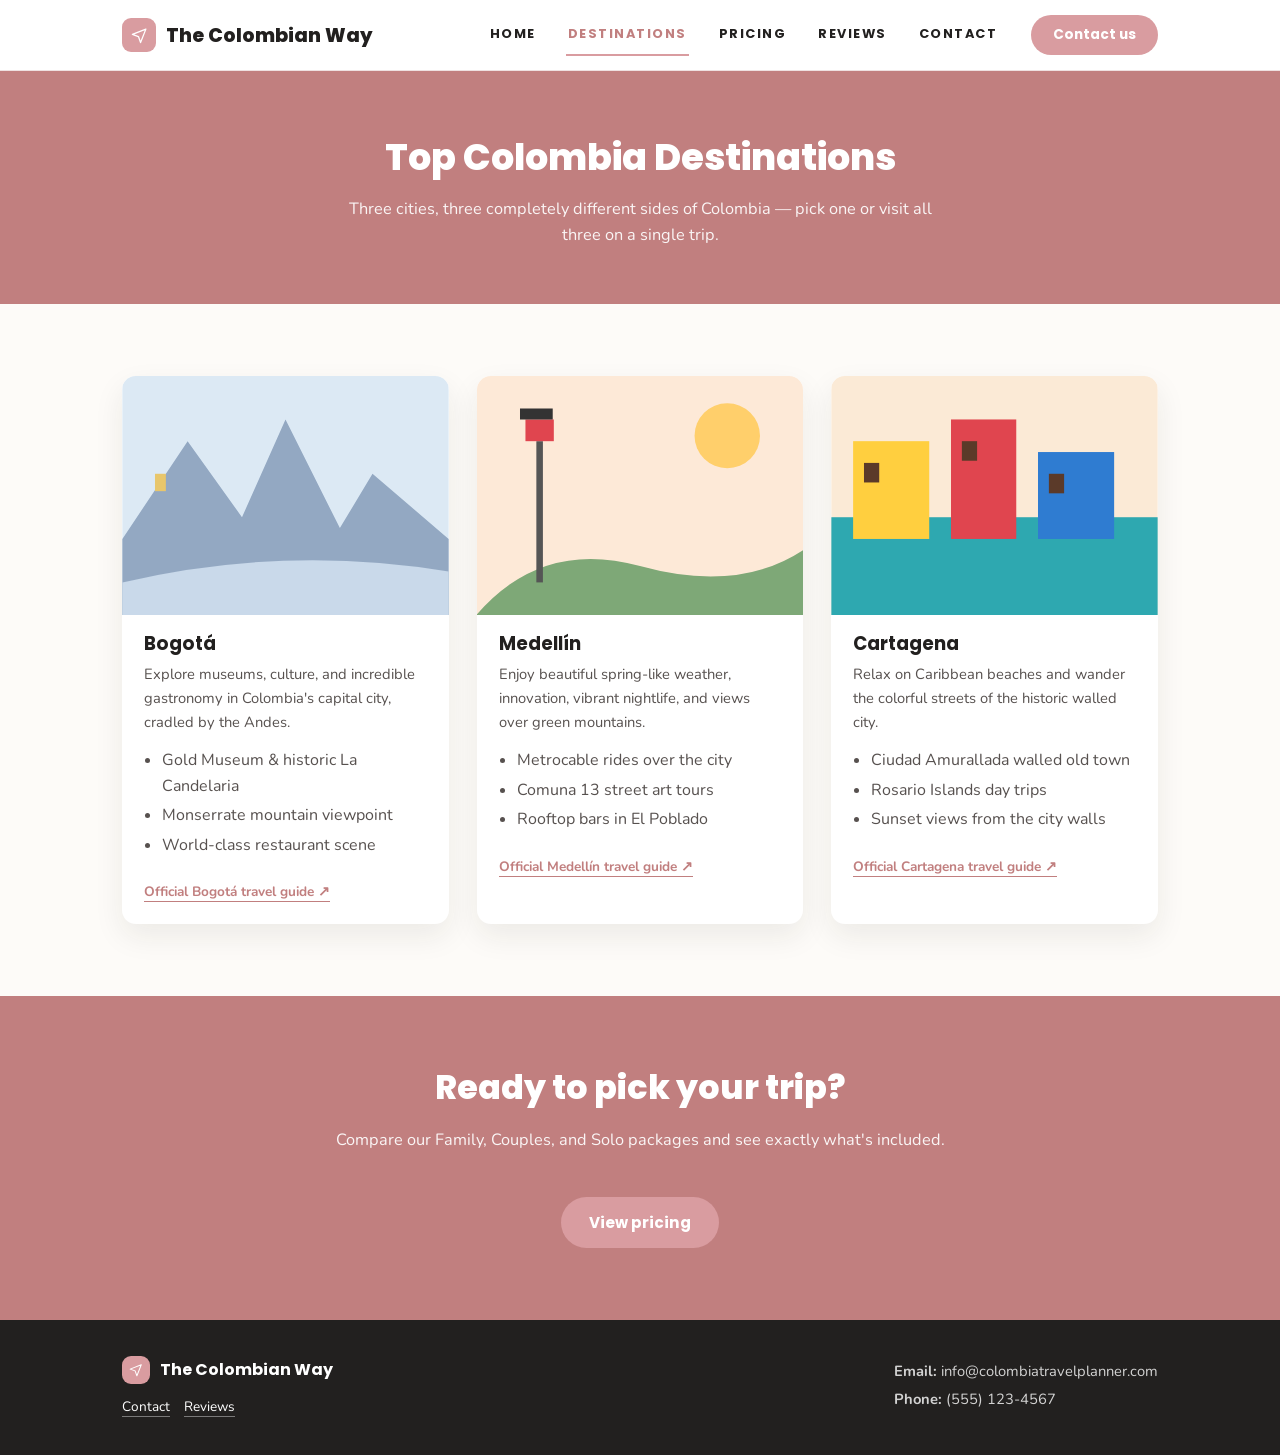
==== destinos.html @ 78268984 "Added Places" ====
<!DOCTYPE html>
<html lang="en">
<head>
<meta charset="UTF-8">
<meta name="viewport" content="width=device-width, initial-scale=1.0">
<title>Colombia Destinations: Bogotá, Medellín & Cartagena | The Colombian Way</title>
<meta name="description" content="Discover top Colombia destinations with The Colombian Way: Bogotá's culture, Medellín's mountains and nightlife, and Cartagena's Caribbean beaches.">
<link rel="stylesheet" href="style.css">
<link rel="preconnect" href="https://fonts.googleapis.com">
<link href="https://fonts.googleapis.com/css2?family=Poppins:wght@600;700;800&family=Nunito:wght@400;600;700&display=swap" rel="stylesheet">
</head>
<body>

<header class="site-header">
  <div class="header-inner">
    <a href="index.html" class="logo">
      <span class="logo-badge">
        <svg viewBox="0 0 24 24" fill="none" xmlns="http://www.w3.org/2000/svg" aria-hidden="true"><path d="M21 3L2 10.5L10.5 13.5L13.5 22L21 3Z" stroke="white" stroke-width="1.8" stroke-linejoin="round"/></svg>
      </span>
      The Colombian Way
    </a>
    <button class="nav-toggle" aria-label="Toggle navigation menu" aria-expanded="false">☰</button>
    <ul class="main-nav">
      <li><a href="index.html">Home</a></li>
      <li><a href="destinos.html" aria-current="page">Destinations</a></li>
      <li><a href="precios.html">Pricing</a></li>
      <li><a href="resenas.html">Reviews</a></li>
      <li><a href="contacto.html">Contact</a></li>
    </ul>
    <a href="contacto.html" class="btn btn-nav">Contact us</a>
  </div>
</header>

<main>
  <section class="page-banner">
    <div class="section-inner">
      <h1>Top Colombia Destinations</h1>
      <p>Three cities, three completely different sides of Colombia &mdash; pick one or visit all three on a single trip.</p>
    </div>
  </section>

  <section class="content-section">
    <div class="section-inner">
      <div class="dest-grid">
        <article class="dest-card">
          <div class="dest-art">
            <img src="images/destino-bogota.svg" alt="Illustration of Bogotá, Colombia skyline with the Andes mountains in the background">
          </div>
          <h3>Bogotá</h3>
          <p>Explore museums, culture, and incredible gastronomy in Colombia's capital city, cradled by the Andes.</p>
          <ul>
            <li>Gold Museum &amp; historic La Candelaria</li>
            <li>Monserrate mountain viewpoint</li>
            <li>World-class restaurant scene</li>
          </ul>
          <a class="ext-link" href="https://colombia.travel/en/bogota" target="_blank" rel="noopener">Official Bogotá travel guide ↗</a>
        </article>

        <article class="dest-card">
          <div class="dest-art">
            <img src="images/destino-medellin.svg" alt="Illustration of Medellín, Colombia with the Metrocable and green mountains">
          </div>
          <h3>Medellín</h3>
          <p>Enjoy beautiful spring-like weather, innovation, vibrant nightlife, and views over green mountains.</p>
          <ul>
            <li>Metrocable rides over the city</li>
            <li>Comuna 13 street art tours</li>
            <li>Rooftop bars in El Poblado</li>
          </ul>
          <a class="ext-link" href="https://colombia.travel/en/medellin" target="_blank" rel="noopener">Official Medellín travel guide ↗</a>
        </article>

        <article class="dest-card">
          <div class="dest-art">
            <img src="images/destino-cartagena.svg" alt="Illustration of colorful colonial buildings in Cartagena, Colombia next to the Caribbean sea">
          </div>
          <h3>Cartagena</h3>
          <p>Relax on Caribbean beaches and wander the colorful streets of the historic walled city.</p>
          <ul>
            <li>Ciudad Amurallada walled old town</li>
            <li>Rosario Islands day trips</li>
            <li>Sunset views from the city walls</li>
          </ul>
          <a class="ext-link" href="https://colombia.travel/en/cartagena" target="_blank" rel="noopener">Official Cartagena travel guide ↗</a>
        </article>
      </div>
    </div>
  </section>

  <section class="destinations">
    <div class="section-inner">
      <h2>Ready to pick your trip?</h2>
      <p class="lede">Compare our Family, Couples, and Solo packages and see exactly what's included.</p>
      <a href="precios.html" class="btn btn-primary">View pricing</a>
    </div>
  </section>
</main>

<footer id="contact" class="site-footer">
  <div class="footer-inner">
    <div>
      <div class="footer-brand">
        <span class="logo-badge small">
          <svg viewBox="0 0 24 24" fill="none" xmlns="http://www.w3.org/2000/svg" aria-hidden="true"><path d="M21 3L2 10.5L10.5 13.5L13.5 22L21 3Z" stroke="white" stroke-width="1.8" stroke-linejoin="round"/></svg>
        </span>
        The Colombian Way
      </div>
      <ul class="footer-social">
        <li><a href="contacto.html">Contact</a></li>
        <li><a href="resenas.html">Reviews</a></li>
      </ul>
    </div>
    <div class="footer-contact">
      <p><strong>Email:</strong> info@colombiatravelplanner.com</p>
      <p><strong>Phone:</strong> (555) 123-4567</p>
    </div>
  </div>
</footer>

<script src="script.js"></script>
</body>
</html>
---- style.css ----
/* ---------- Tokens ---------- */
:root{
  --ink:#22201f;
  --gray:#57514f;
  --cream:#fdfbf8;
  --rose-deep:#c17f7f;
  --rose-mid:#d99ca0;
  --rose-light:#f3d9da;
  --line:#eee0e0;
  --radius:14px;
  --shadow:0 12px 30px rgba(34,32,31,0.08);
  --font-display:'Poppins', 'Segoe UI', sans-serif;
  --font-body:'Nunito', 'Segoe UI', sans-serif;
}

*{box-sizing:border-box;}
html{scroll-behavior:smooth;}
body{
  margin:0;
  font-family:var(--font-body);
  font-size:16px;
  color:var(--ink);
  background:var(--cream);
  -webkit-font-smoothing:antialiased;
}
h1,h2,h3{font-family:var(--font-display); margin:0; line-height:1.2;}
p,li,dd{margin:0; color:var(--gray); line-height:1.6; font-size:1rem;}
a{text-decoration:none; color:inherit;}
img,svg{display:block; max-width:100%;}
.section-inner{max-width:1100px; margin:0 auto; padding:0 32px;}
main{padding-top:0;}

/* ---------- Buttons ---------- */
.btn{
  display:inline-block;
  font-family:var(--font-display);
  font-weight:700;
  font-size:0.95rem;
  padding:14px 28px;
  border-radius:999px;
  border:none;
  cursor:pointer;
  transition:transform .15s ease, box-shadow .15s ease, background .15s ease;
}
.btn-primary{background:var(--rose-mid); color:#fff;}
.btn-primary:hover, .btn-primary:focus-visible{background:var(--rose-deep); transform:translateY(-2px); box-shadow:var(--shadow);}
.btn-nav{background:var(--rose-mid); color:#fff; padding:10px 22px; font-size:0.85rem;}
.btn-nav:hover, .btn-nav:focus-visible{background:var(--rose-deep);}
.btn-block{display:block; text-align:center; width:100%;}
a:focus-visible, button:focus-visible, input:focus-visible, textarea:focus-visible, select:focus-visible{
  outline:3px solid #2f7cd1; outline-offset:2px;
}

/* ---------- Header ---------- */
.site-header{
  position:sticky; top:0; z-index:50;
  background:#fff;
  border-bottom:1px solid var(--line);
}
.header-inner{
  max-width:1100px;
  margin:0 auto;
  padding:14px 32px;
  display:flex;
  align-items:center;
  gap:32px;
  flex-wrap:wrap;
}
.logo{
  display:flex;
  align-items:center;
  gap:10px;
  font-family:var(--font-display);
  font-weight:800;
  font-size:1.2rem;
  color:var(--ink);
  margin-right:auto;
}
.logo-badge{
  width:34px; height:34px;
  background:var(--rose-mid);
  border-radius:9px;
  display:flex; align-items:center; justify-content:center;
  flex-shrink:0;
}
.logo-badge svg{width:17px; height:17px;}
.logo-badge.small{width:28px; height:28px;}
.logo-badge.small svg{width:14px; height:14px;}

.main-nav{display:flex; gap:28px; list-style:none; margin:0; padding:0;}
.main-nav a{
  display:inline-block;
  font-family:var(--font-display);
  font-weight:700;
  font-size:0.8rem;
  letter-spacing:1.5px;
  text-transform:uppercase;
  color:var(--ink);
  padding:10px 2px;
  border-bottom:2px solid transparent;
}
.main-nav a:hover, .main-nav a[aria-current="page"]{border-color:var(--rose-mid); color:var(--rose-deep);}

.nav-toggle{
  display:none;
  background:var(--rose-mid);
  border:none;
  color:#fff;
  font-size:1.2rem;
  border-radius:10px;
  width:46px; height:46px;
  align-items:center; justify-content:center;
  cursor:pointer;
}

/* ---------- Hero ---------- */
.hero{background:var(--cream);}
.hero-art{width:100%; max-height:420px; overflow:hidden;}
.hero-art img{width:100%; height:100%; object-fit:cover;}

.hero-copy{
  max-width:1100px;
  margin:0 auto;
  padding:48px 32px 72px;
  display:grid;
  grid-template-columns:1.1fr 0.9fr;
  gap:56px;
  align-items:center;
}
.hero-text h1{font-size:2.6rem; font-weight:800; margin-bottom:20px;}
.hero-text p{font-size:1.05rem; margin-bottom:28px; max-width:46ch;}

.hero-thumbs{display:flex; gap:16px; list-style:none; margin:0; padding:0;}
.thumb{margin:0; flex:1; text-align:center;}
.thumb img{border-radius:var(--radius); box-shadow:var(--shadow); aspect-ratio:4/5; width:100%; height:auto; object-fit:cover;}
.thumb figcaption{margin-top:10px; font-family:var(--font-display); font-weight:700; font-size:0.78rem; color:var(--gray);}

/* ---------- Generic page header banner (non-home pages) ---------- */
.page-banner{background:var(--rose-deep); color:#fff; padding:64px 0 56px; text-align:center;}
.page-banner h1{font-size:2.3rem; font-weight:800; color:#fff;}
.page-banner p{color:rgba(255,255,255,0.92); max-width:60ch; margin:16px auto 0; font-size:1.02rem;}

/* ---------- Destinations ---------- */
.destinations{background:var(--rose-deep); padding:72px 0; color:#fff; text-align:center;}
.destinations h2{font-size:2.1rem; font-weight:800; color:#fff; margin-bottom:18px;}
.lede{max-width:64ch; margin:0 auto 44px; color:rgba(255,255,255,0.92); font-size:1.02rem;}
.lede.dark{color:var(--gray);}

.dest-grid{display:grid; grid-template-columns:repeat(3, 1fr); gap:28px; text-align:left;}
.dest-card{background:#fff; border-radius:var(--radius); overflow:hidden; box-shadow:var(--shadow); color:var(--ink);}
.dest-art{aspect-ratio:300/220;}
.dest-art img{width:100%; height:100%; object-fit:cover;}
.dest-card h3{font-size:1.15rem; margin:18px 22px 8px;}
.dest-card p{margin:0 22px 14px; font-size:0.92rem;}
.dest-card ul{margin:0 22px 22px; padding-left:18px; font-size:0.88rem; color:var(--gray);}
.dest-card ul li{margin-bottom:4px;}
.dest-card .ext-link{margin:0 22px 22px; display:inline-block; font-size:0.85rem; font-weight:700; color:var(--rose-deep); border-bottom:1px solid var(--rose-deep);}

/* ---------- Content section (plain) ---------- */
.content-section{padding:72px 0;}
.content-section h2{font-size:2rem; font-weight:800; margin-bottom:16px;}
.content-section > .section-inner > p{max-width:70ch; margin-bottom:28px;}

/* ---------- Pricing ---------- */
.pricing{background:var(--rose-deep); padding:72px 0 80px;}
.pricing-panel{background:#fff; border-radius:24px; padding:56px 40px; text-align:center; box-shadow:var(--shadow);}
.pricing-panel h2{font-size:2.1rem; font-weight:800; margin-bottom:18px;}

.plan-grid{display:grid; grid-template-columns:repeat(3,1fr); gap:26px; text-align:center; margin-bottom:56px;}
.plan-card{background:var(--rose-light); border-radius:var(--radius); padding:0 0 26px; overflow:hidden;}
.plan-icon{background:var(--rose-mid); padding:26px; display:flex; align-items:center; justify-content:center;}
.plan-icon svg{width:34px; height:34px;}
.plan-card h3{font-size:1.15rem; margin:20px 22px 10px;}
.plan-card p{font-size:0.9rem; margin:0 22px 22px; min-height:96px;}
.plan-card .btn{margin:0 22px; width:calc(100% - 44px);}

.included-list{
  text-align:left; max-width:520px; margin:0 auto 48px;
  background:var(--rose-light); border-radius:var(--radius); padding:28px 32px;
}
.included-list h3{font-size:1.05rem; margin-bottom:14px;}
.included-list ul{margin:0; padding-left:20px;}
.included-list li{margin-bottom:8px;}

/* ---------- Comparison table ---------- */
.compare-table-wrap{overflow-x:auto; margin-bottom:8px;}
table.compare-table{width:100%; border-collapse:collapse; text-align:left; font-size:0.92rem;}
table.compare-table caption{font-family:var(--font-display); font-weight:700; text-align:left; margin-bottom:12px; font-size:1.05rem;}
table.compare-table th, table.compare-table td{padding:14px 16px; border-bottom:1px solid var(--line);}
table.compare-table thead th{background:var(--rose-light); font-family:var(--font-display); text-transform:uppercase; font-size:0.75rem; letter-spacing:1px;}
table.compare-table tbody th{text-align:left; font-weight:700; color:var(--ink);}
table.compare-table tbody tr:nth-child(even){background:#faf4f2;}

/* ---------- Testimonials / FAQ ---------- */
.testimonial-grid{display:grid; grid-template-columns:repeat(3,1fr); gap:24px; margin-bottom:56px;}
.testimonial-card{background:#fff; border:1px solid var(--line); border-radius:var(--radius); padding:26px; box-shadow:var(--shadow);}
.testimonial-card p{font-style:italic; margin-bottom:14px;}
.testimonial-card footer{font-family:var(--font-display); font-weight:700; font-size:0.85rem; color:var(--rose-deep);}

.faq-list dt{font-family:var(--font-display); font-weight:700; margin-top:20px; color:var(--ink);}
.faq-list dd{margin:6px 0 0; padding-left:0;}

/* ---------- Contact / Forms ---------- */
.contact-layout{display:grid; grid-template-columns:1fr 1fr; gap:48px; align-items:start;}
.contact-info h2{font-size:1.4rem; margin-bottom:12px;}
.contact-info ul{list-style:none; margin:20px 0; padding:0;}
.contact-info li{margin-bottom:10px; font-size:0.98rem;}
.contact-info a.ext-link{color:var(--rose-deep); font-weight:700; border-bottom:1px solid var(--rose-deep);}

form.contact-form{background:#fff; border:1px solid var(--line); border-radius:var(--radius); padding:32px; box-shadow:var(--shadow);}
.form-row{margin-bottom:20px;}
.form-row label{display:block; font-family:var(--font-display); font-weight:700; font-size:0.88rem; margin-bottom:6px;}
.form-row input, .form-row select, .form-row textarea{
  width:100%; padding:12px 14px; border-radius:8px; border:1px solid #d9cfcf;
  font-family:var(--font-body); font-size:1rem; color:var(--ink); background:#fffdfc;
}
.form-row textarea{min-height:120px; resize:vertical;}
.error-msg{color:#a12727; font-size:0.85rem; margin-top:6px; display:none;}
.form-row.has-error input, .form-row.has-error select, .form-row.has-error textarea{border-color:#a12727;}
.form-row.has-error .error-msg{display:block;}
#form-success{
  display:none; background:#e4f3e6; border:1px solid #7ea877; color:#2d5a2f;
  padding:14px 18px; border-radius:8px; margin-bottom:20px; font-weight:700;
}
#form-success.show{display:block;}

/* ---------- Footer ---------- */
.site-footer{background:var(--ink); color:#fff; padding:36px 0;}
.footer-inner{
  max-width:1100px; margin:0 auto; padding:0 32px;
  display:flex; justify-content:space-between; align-items:center; flex-wrap:wrap; gap:20px;
}
.footer-brand{display:flex; align-items:center; gap:10px; font-family:var(--font-display); font-weight:700;}
.footer-contact p{color:rgba(255,255,255,0.8); font-size:0.92rem; margin-bottom:4px;}
.footer-social{list-style:none; display:flex; gap:14px; padding:0; margin:10px 0 0;}
.footer-social a{color:#fff; font-size:0.85rem; border-bottom:1px solid rgba(255,255,255,0.4);}

/* ---------- Responsive ---------- */
@media (max-width:860px){
  .hero-copy{grid-template-columns:1fr;}
  .dest-grid, .plan-grid, .testimonial-grid{grid-template-columns:1fr;}
  .contact-layout{grid-template-columns:1fr;}
  .main-nav{
    display:none;
    position:absolute; top:100%; left:0; right:0;
    background:#fff; flex-direction:column; gap:0;
    border-bottom:1px solid var(--line); box-shadow:var(--shadow);
  }
  .main-nav.open{display:flex;}
  .main-nav a{padding:16px 32px; width:100%; border-bottom:1px solid var(--line);}
  .nav-toggle{display:flex;}
  .header-inner{position:relative;}
}
@media (max-width:600px){
  .hero-text h1{font-size:2rem;}
  .pricing-panel{padding:40px 20px;}
  .page-banner h1{font-size:1.7rem;}
}
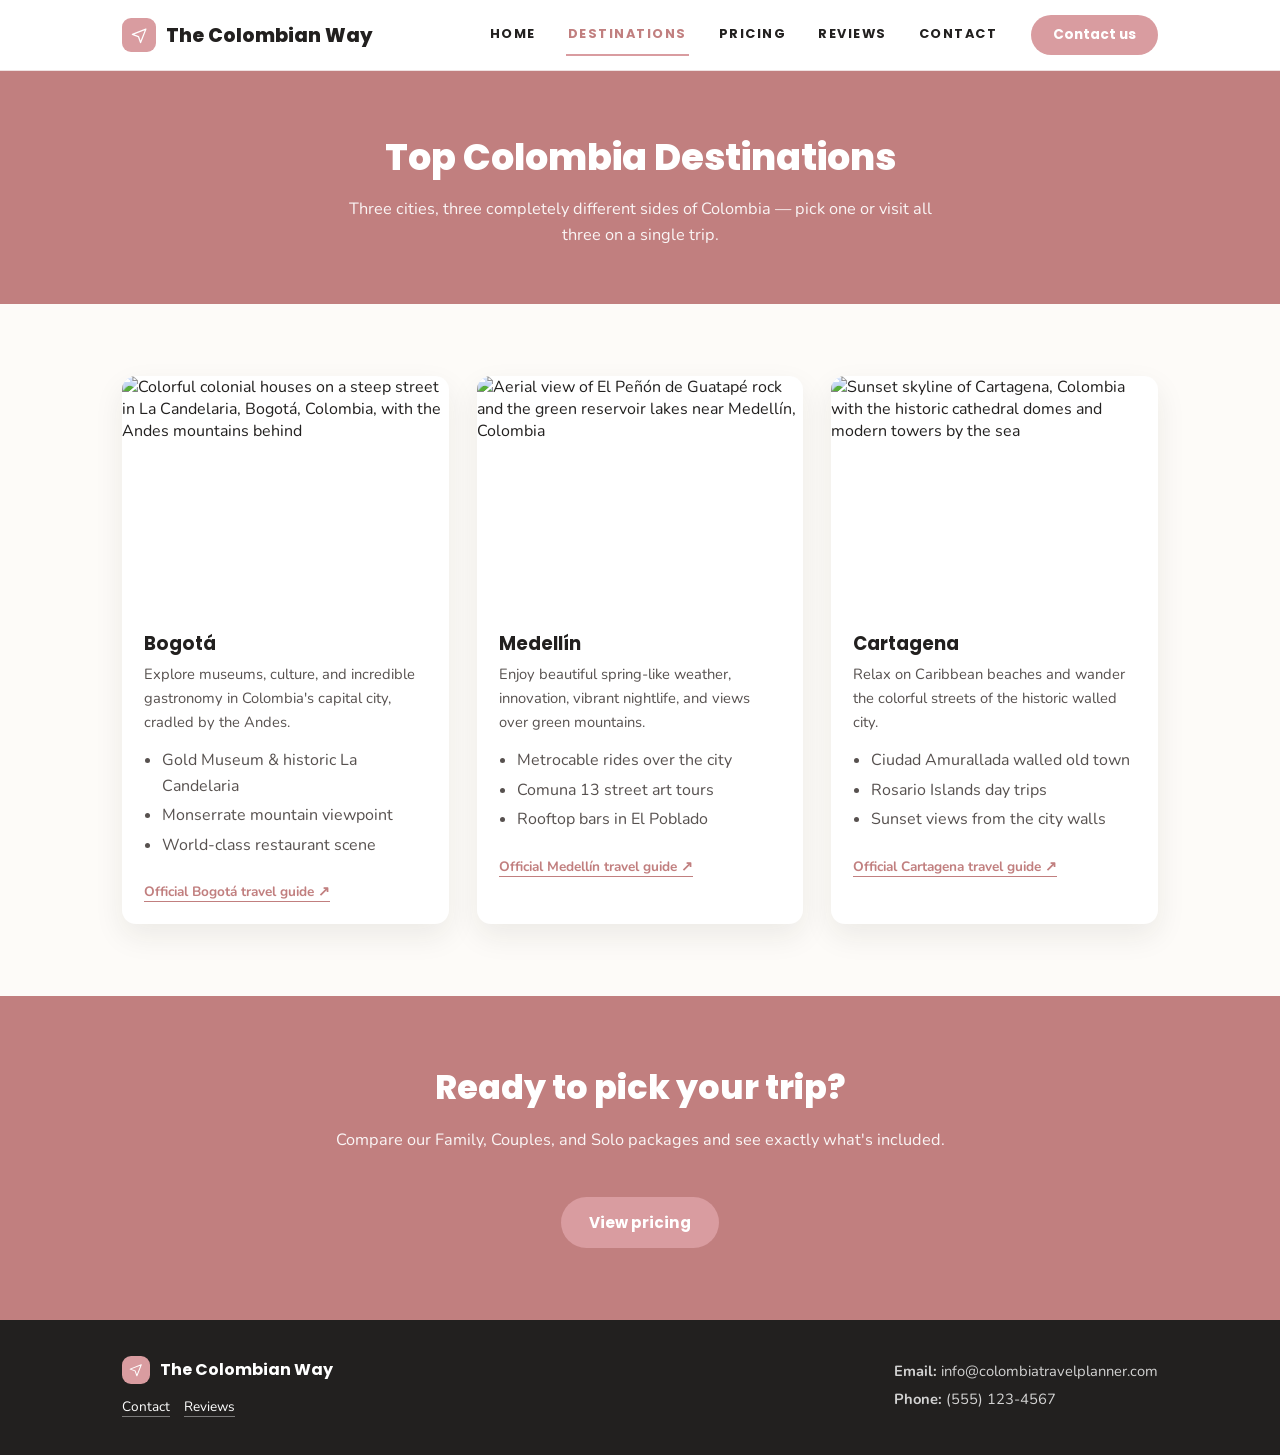
==== commit b16b7c1c: "Update destinos.html" ====
--- a/destinos.html
+++ b/destinos.html
@@ -44,7 +44,7 @@
       <div class="dest-grid">
         <article class="dest-card">
           <div class="dest-art">
-            <img src="images/destino-bogota.svg" alt="Illustration of Bogotá, Colombia skyline with the Andes mountains in the background">
+            <img src="images/destino-bogota.jpg" alt="Colorful colonial houses on a steep street in La Candelaria, Bogotá, Colombia, with the Andes mountains behind">
           </div>
           <h3>Bogotá</h3>
           <p>Explore museums, culture, and incredible gastronomy in Colombia's capital city, cradled by the Andes.</p>
@@ -58,7 +58,7 @@
 
         <article class="dest-card">
           <div class="dest-art">
-            <img src="images/destino-medellin.svg" alt="Illustration of Medellín, Colombia with the Metrocable and green mountains">
+            <img src="images/destino-medellin.jpg" alt="Aerial view of El Peñón de Guatapé rock and the green reservoir lakes near Medellín, Colombia">
           </div>
           <h3>Medellín</h3>
           <p>Enjoy beautiful spring-like weather, innovation, vibrant nightlife, and views over green mountains.</p>
@@ -72,7 +72,7 @@
 
         <article class="dest-card">
           <div class="dest-art">
-            <img src="images/destino-cartagena.svg" alt="Illustration of colorful colonial buildings in Cartagena, Colombia next to the Caribbean sea">
+            <img src="images/destino-cartagena.jpg" alt="Sunset skyline of Cartagena, Colombia with the historic cathedral domes and modern towers by the sea">
           </div>
           <h3>Cartagena</h3>
           <p>Relax on Caribbean beaches and wander the colorful streets of the historic walled city.</p>
